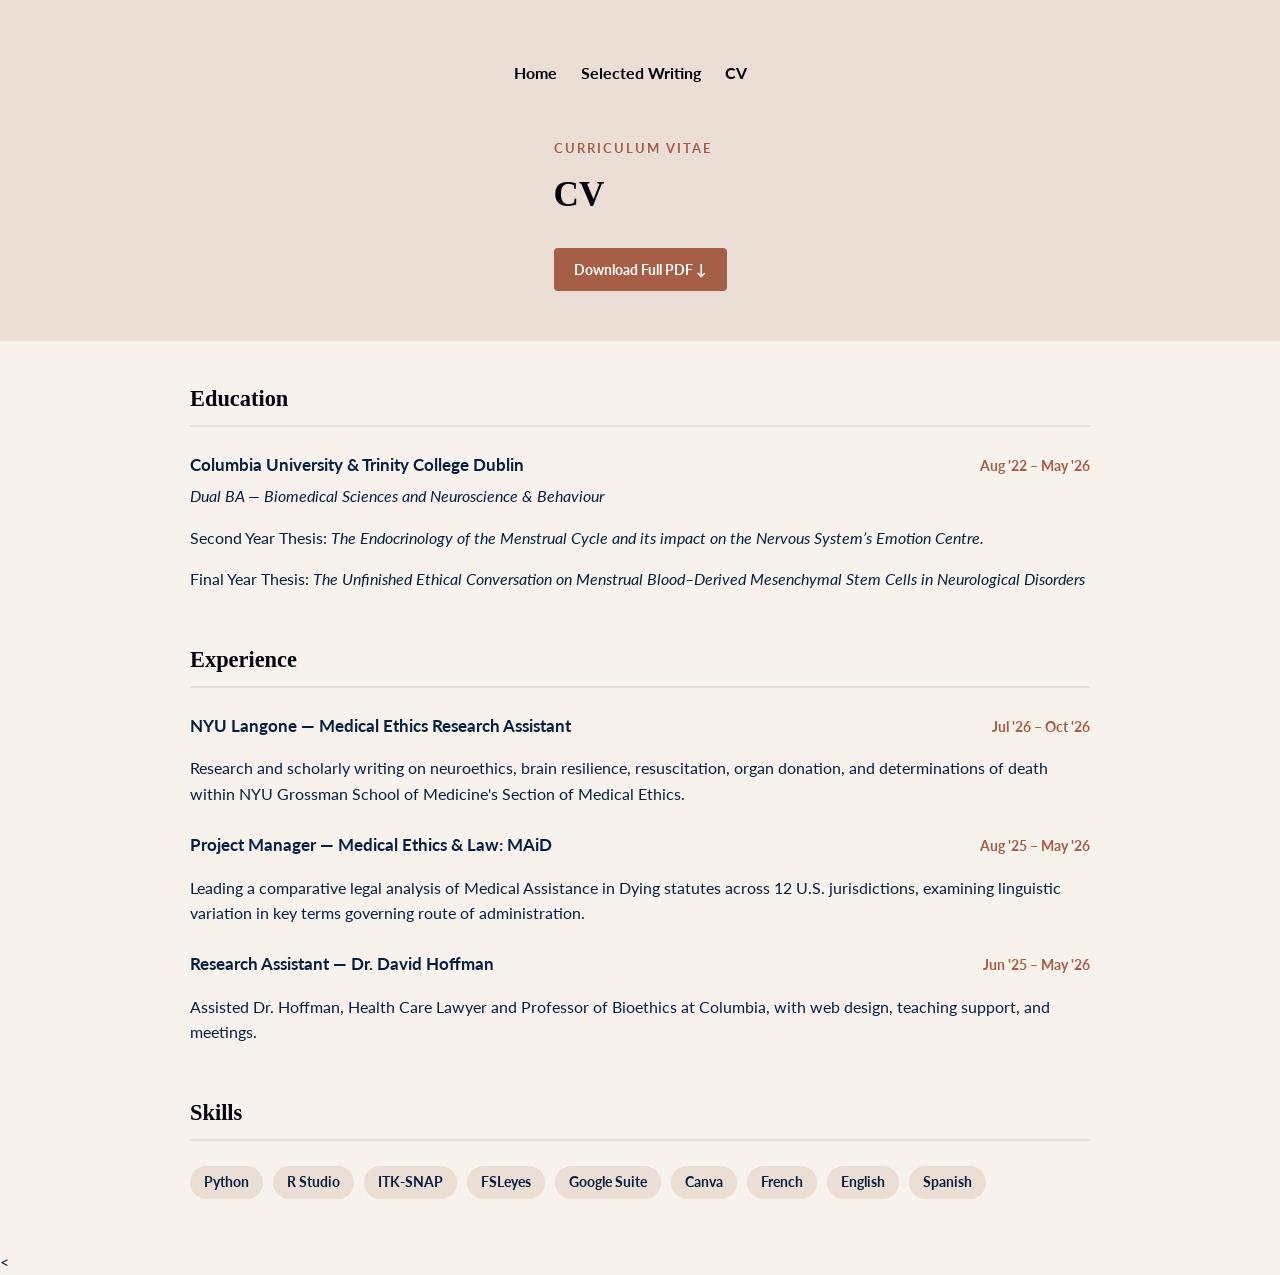
==== cv.html @ 5a65ea2e "Update cv.html" ====
<!DOCTYPE html>
<html>
<head>
  <title>CV — Daphne Roze</title>
  <link rel="stylesheet" href="style.css">
  <link rel="preconnect" href="https://fonts.googleapis.com">
  <link href="https://fonts.googleapis.com/css2?family=Lato:wght@400;700&display=swap" rel="stylesheet">
  <link rel="icon" type="image/png" href="favicon.png">
</head>
<body>
  <header class="page-header">
    <nav>
      <a href="index.html">Home</a>
      <a href="selected_writing.html">Selected Writing</a>
      <a href="cv.html">CV</a>
    </nav>
    <div class="content-wrap">
      <p class="eyebrow">Curriculum Vitae</p>
      <h1>CV</h1>
      <a href="Daphne Roze, 2026, CV | Resume.pdf" class="download-btn" download>Download Full PDF ↓</a>
    </div>
  </header>

  <main>
    <section class="cv-section">
      <h2>Education</h2>
      <div class="cv-item">
        <div class="cv-item-header">
          <h3>Columbia University &amp; Trinity College Dublin</h3>
          <span class="cv-date">Aug '22 – May '26</span>
        </div>
        <p class="cv-role">Dual BA — Biomedical Sciences and Neuroscience &amp; Behaviour</p>
         <p>Second Year Thesis: <em>The Endocrinology of the Menstrual Cycle and its impact on the Nervous System’s Emotion Centre.</em></p>
        <p>Final Year Thesis: <em>The Unfinished Ethical Conversation on Menstrual Blood–Derived Mesenchymal Stem Cells in Neurological Disorders</em></p>
      </div>
    </section>

    <section class="cv-section">
      <h2>Experience</h2>
      <div class="cv-item">
        <div class="cv-item-header">
          <h3>NYU Langone — Medical Ethics Research Assistant</h3>
          <span class="cv-date">Jul '26 – Oct '26</span>
        </div>
        <p>Research and scholarly writing on neuroethics, brain resilience, resuscitation, organ donation, and determinations of death within NYU Grossman School of Medicine's Section of Medical Ethics.</p>
      </div>
      <div class="cv-item">
        <div class="cv-item-header">
          <h3>Project Manager — Medical Ethics &amp; Law: MAiD</h3>
          <span class="cv-date">Aug '25 – May '26</span>
        </div>
        <p>Leading a comparative legal analysis of Medical Assistance in Dying statutes across 12 U.S. jurisdictions, examining linguistic variation in key terms governing route of administration.</p>
      </div>
      <div class="cv-item">
        <div class="cv-item-header">
          <h3>Research Assistant — Dr. David Hoffman</h3>
          <span class="cv-date">Jun '25 – May '26</span>
        </div>
        <p>Assisted Dr. Hoffman, Health Care Lawyer and Professor of Bioethics at Columbia, with web design, teaching support, and meetings.</p>
      </div>
    </section>

    <section class="cv-section">
      <h2>Skills</h2>
      <div class="tag-list">
        <span class="tag">Python</span>
        <span class="tag">R Studio</span>
        <span class="tag">ITK-SNAP</span>
        <span class="tag">FSLeyes</span>
        <span class="tag">Google Suite</span>
        <span class="tag">Canva</span>
        <span class="tag">French</span>
        <span class="tag">English</span>
        <span class="tag">Spanish</span>
      </div>
    </section>
  </main>
<
---- style.css ----
body {
  font-family: 'Lato', sans-serif;
  margin: 0;
  padding: 0;
  line-height: 1.6;
  background-color: #F7F2EC;
  color: #07203F;
}

header {
  background-color: #EBDED4;
  padding: 60px 20px 80px;
  min-height: 75vh;
  box-sizing: border-box;
  display: flex;
  flex-direction: column;
}

header .content-wrap {
  max-width: 900px;
  margin: 40px auto 0;
  display: flex;
  align-items: center;
  gap: 50px;
  flex-wrap: wrap;
}

.headshot {
  width: 220px;
  height: 220px;
  object-fit: cover;
  border-radius: 50%;
  border: 6px solid #F7F2EC;
  box-shadow: 0 8px 24px rgba(2, 0, 13, 0.15);
  flex-shrink: 0;
}

.bio-text {
  flex: 1;
  min-width: 300px;
}

.eyebrow {
  text-transform: uppercase;
  letter-spacing: 2px;
  font-size: 0.8em;
  font-weight: 700;
  color: #A65E46;
  margin-bottom: 8px;
}

nav {
  max-width: 900px;
  margin: 0 auto;
  padding: 0 20px;
}

nav a {
  margin-right: 20px;
  text-decoration: none;
  color: #02000D;
  font-weight: 700;
}

nav a:hover {
  color: #A65E46;
}

h1 {
  font-family: Georgia, serif;
  font-size: 2.2em;
  margin-bottom: 10px;
  margin-top: 0;
  color: #02000D;
}

a {
  color: #A65E46;
}

a:hover {
  color: #D9AA90;
}

main {
  max-width: 900px;
  margin: 40px auto;
  padding: 0 20px;
}

.page-header {
  min-height: auto;
  padding: 60px 20px 50px;
}

.page-header .content-wrap {
  display: block;
}

.download-btn {
  display: inline-block;
  margin-top: 15px;
  padding: 10px 20px;
  background-color: #A65E46;
  color: #fff;
  text-decoration: none;
  border-radius: 4px;
  font-weight: 700;
  font-size: 0.9em;
}

.download-btn:hover {
  background-color: #07203F;
  color: #fff;
}

.cv-section {
  margin-bottom: 50px;
}

.cv-section h2 {
  font-family: Georgia, serif;
  font-size: 1.4em;
  color: #02000D;
  border-bottom: 2px solid #EBDED4;
  padding-bottom: 8px;
  margin-bottom: 25px;
}

.cv-item {
  margin-bottom: 25px;
}

.cv-item-header {
  display: flex;
  justify-content: space-between;
  align-items: baseline;
  flex-wrap: wrap;
  gap: 5px;
}

.cv-item h3 {
  font-size: 1.05em;
  margin: 0;
  color: #07203F;
}

.cv-date {
  font-size: 0.85em;
  color: #A65E46;
  font-weight: 700;
  white-space: nowrap;
}

.cv-role {
  font-style: italic;
  margin: 4px 0 8px;
}

.tag-list {
  display: flex;
  flex-wrap: wrap;
  gap: 10px;
}

.tag {
  background-color: #EBDED4;
  color: #07203F;
  padding: 6px 14px;
  border-radius: 20px;
  font-size: 0.85em;
  font-weight: 700;
}
header {
  position: relative;
}

.hero-character {
  position: absolute;
  bottom: -60px;
  right: 40px;
  height: 320px;
  width: auto;
  z-index: 2;
}
@media (max-width: 800px) {
  .hero-character {
    display: none;
  }
}
.hero-logos {
  position: absolute;
  bottom: -10px;
  left: 40px;
  height: 70px;
  width: auto;
  z-index: 1;
}

@media (max-width: 800px) {
  .hero-logos {
    display: none;
  }
}
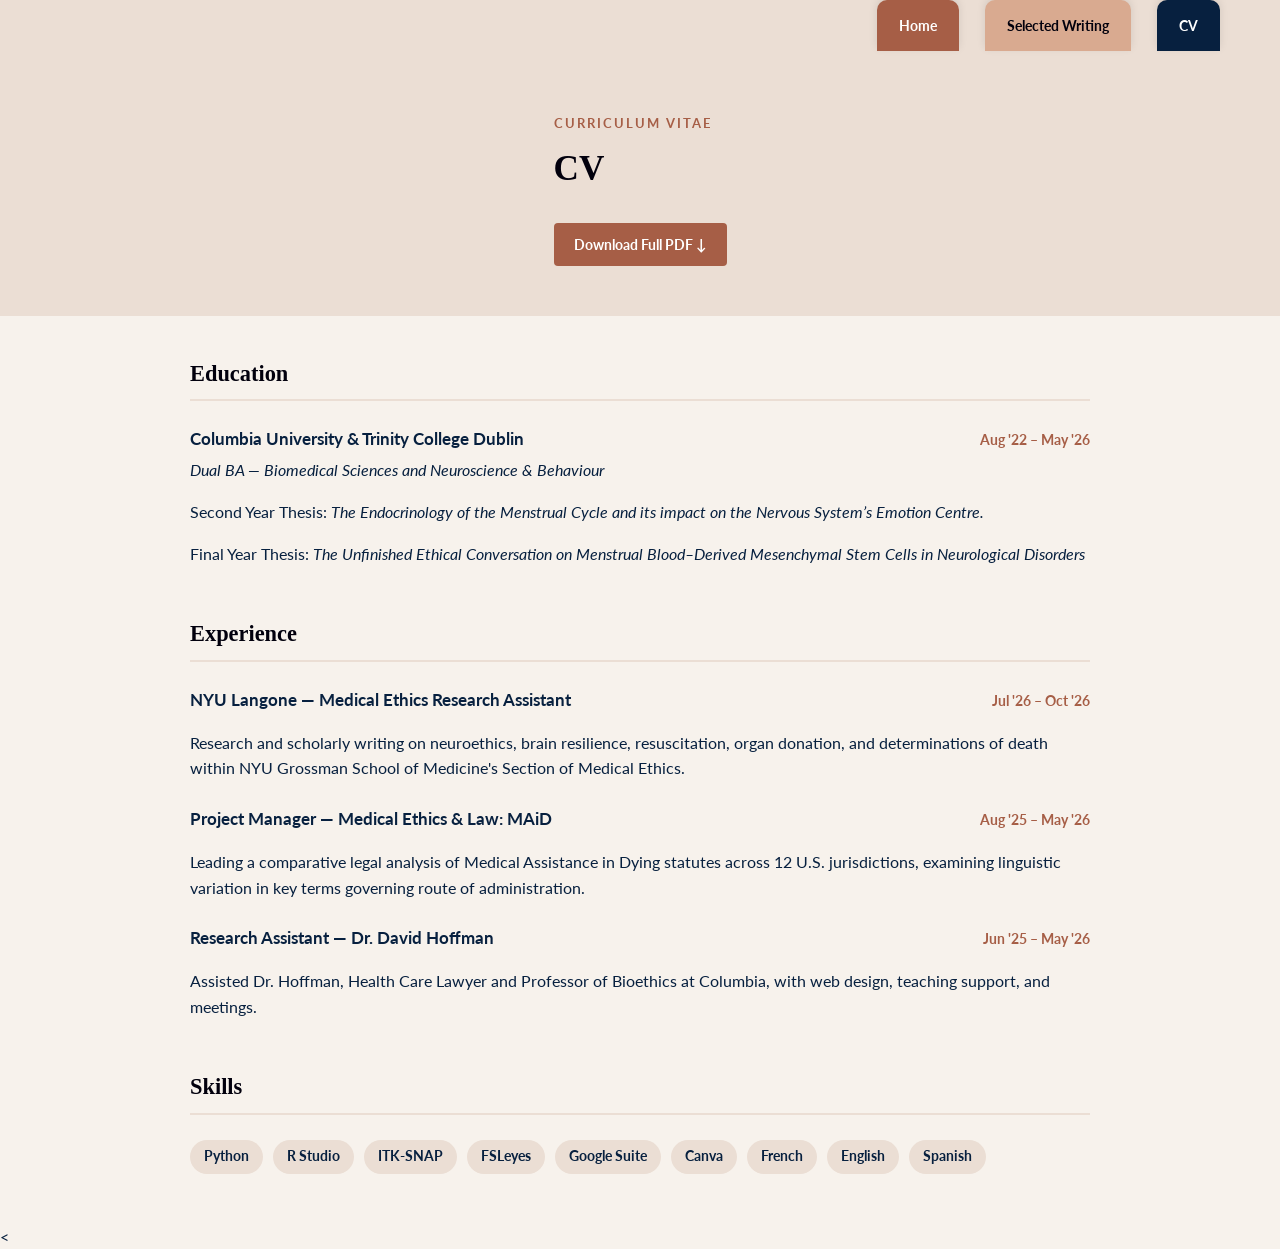
==== commit 9613df26: "Update cv.html" ====
--- a/cv.html
+++ b/cv.html
@@ -9,15 +9,15 @@
 </head>
 <body>
   <header class="page-header">
-    <nav>
-      <a href="index.html">Home</a>
-      <a href="selected_writing.html">Selected Writing</a>
-      <a href="cv.html">CV</a>
-    </nav>
+   <nav class="folder-tabs">
+  <a href="index.html" class="tab tab-1">Home</a>
+  <a href="selected_writing.html" class="tab tab-2">Selected Writing</a>
+  <a href="cv.html" class="tab tab-3">CV</a>
+</nav>
     <div class="content-wrap">
       <p class="eyebrow">Curriculum Vitae</p>
       <h1>CV</h1>
-      <a href="Daphne Roze, 2026, CV | Resume.pdf" class="download-btn" download>Download Full PDF ↓</a>
+      <a href="daphne-roze-cv.pdf" class="download-btn" download>Download Full PDF ↓</a>
     </div>
   </header>
 
--- a/style.css
+++ b/style.css
@@ -202,3 +202,49 @@
     display: none;
   }
 }
+.folder-tabs {
+  position: absolute;
+  top: 0;
+  right: 40px;
+  display: flex;
+  gap: 6px;
+  max-width: none;
+  margin: 0;
+  padding: 0;
+  z-index: 3;
+}
+
+.tab {
+  padding: 14px 22px;
+  border-radius: 10px 10px 0 0;
+  text-decoration: none;
+  font-weight: 700;
+  font-size: 0.9em;
+  color: #fff;
+  box-shadow: 0 -3px 8px rgba(2, 0, 13, 0.1);
+}
+
+.tab-1 {
+  background-color: #A65E46;
+}
+
+.tab-2 {
+  background-color: #D9AA90;
+  color: #02000D;
+}
+
+.tab-3 {
+  background-color: #07203F;
+}
+
+.tab:hover {
+  filter: brightness(1.1);
+}
+
+@media (max-width: 800px) {
+  .folder-tabs {
+    position: static;
+    justify-content: center;
+    margin-bottom: 20px;
+  }
+}
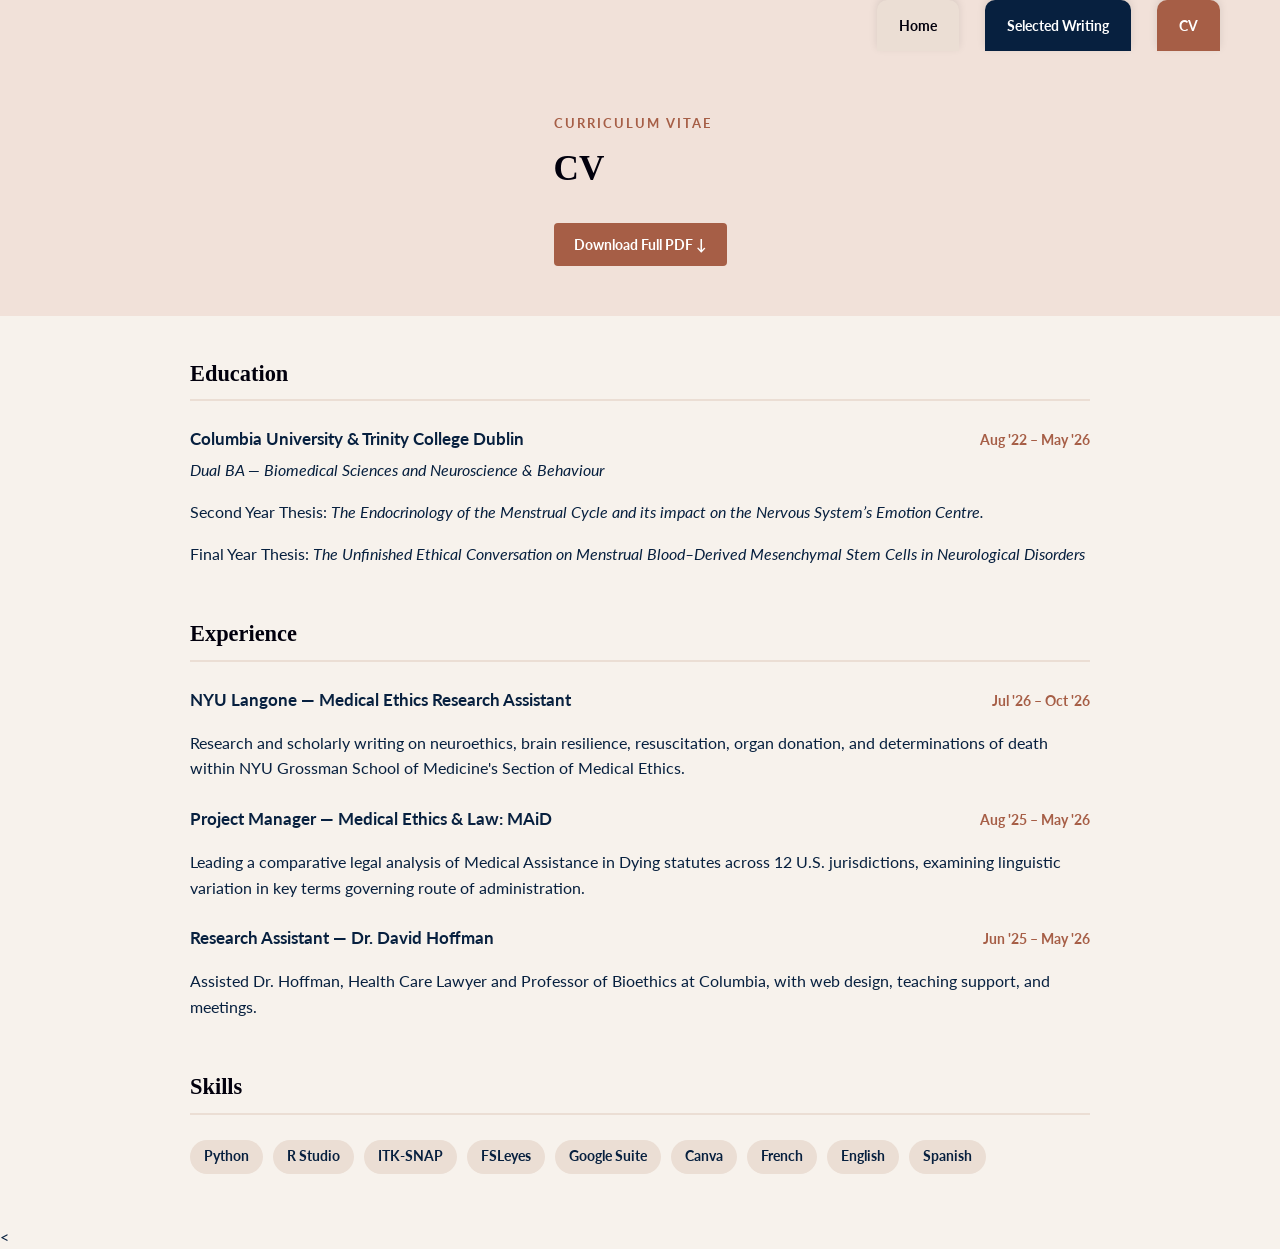
==== commit 0a33d4dd: "Update cv.html" ====
--- a/cv.html
+++ b/cv.html
@@ -8,8 +8,7 @@
   <link rel="icon" type="image/png" href="favicon.png">
 </head>
 <body>
-  <header class="page-header">
-   <nav class="folder-tabs">
+<header class="page-header header-cv">   <nav class="folder-tabs">
   <a href="index.html" class="tab tab-1">Home</a>
   <a href="selected_writing.html" class="tab tab-2">Selected Writing</a>
   <a href="cv.html" class="tab tab-3">CV</a>
--- a/style.css
+++ b/style.css
@@ -225,20 +225,18 @@
 }
 
 .tab-1 {
+  background-color: #EBDED4;
+  color: #02000D;
+}
+
+.tab-2 {
+  background-color: #07203F;
+  color: #fff;
+}
+
+.tab-3 {
   background-color: #A65E46;
-}
-
-.tab-2 {
-  background-color: #D9AA90;
-  color: #02000D;
-}
-
-.tab-3 {
-  background-color: #07203F;
-}
-
-.tab:hover {
-  filter: brightness(1.1);
+  color: #fff;
 }
 
 @media (max-width: 800px) {
@@ -248,3 +246,14 @@
     margin-bottom: 20px;
   }
 }
+.header-home {
+  background-color: #EBDED4;
+}
+
+.header-writing {
+  background-color: #E4E9F0;
+}
+
+.header-cv {
+  background-color: #F1E1D9;
+}
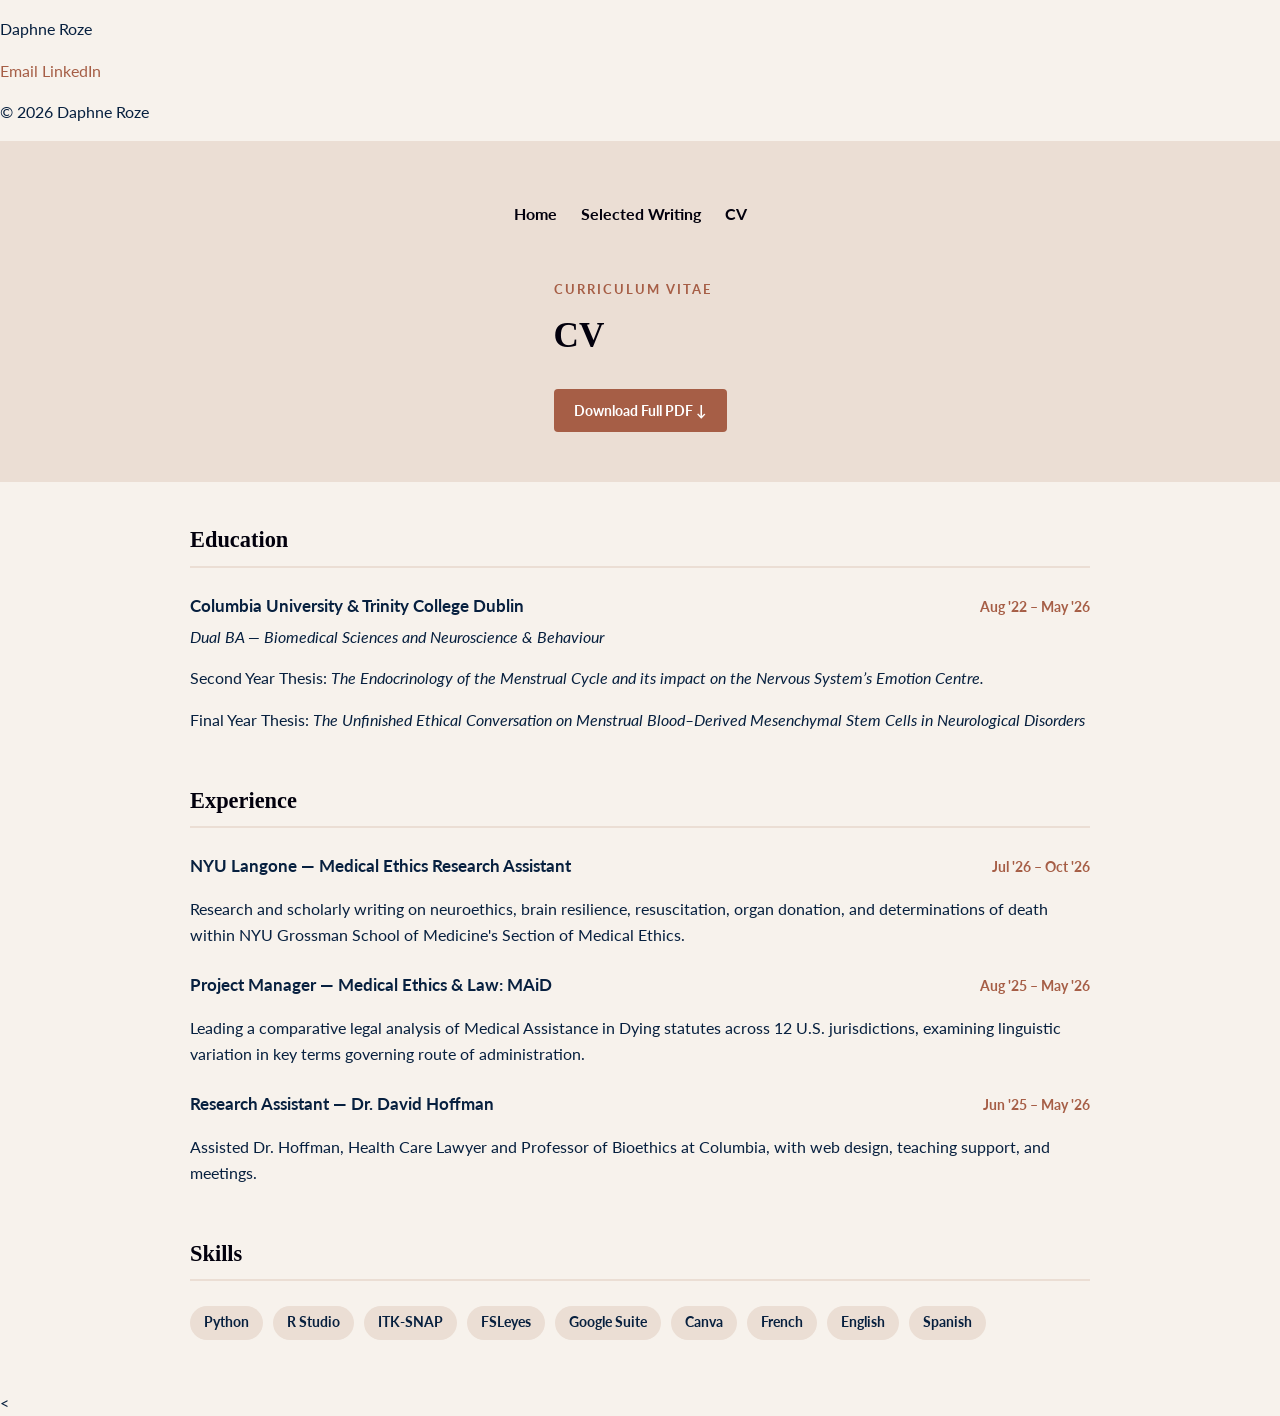
==== commit a3218f5f: "Update cv.html" ====
--- a/cv.html
+++ b/cv.html
@@ -7,7 +7,17 @@
   <link href="https://fonts.googleapis.com/css2?family=Lato:wght@400;700&display=swap" rel="stylesheet">
   <link rel="icon" type="image/png" href="favicon.png">
 </head>
-<body>
+<footer>
+  <div class="footer-content">
+    <p class="footer-name">Daphne Roze</p>
+    <div class="footer-links">
+      <a href="mailto:daphneroze@gmail.com">Email</a>
+      <a href="https://www.linkedin.com/in/daphne-roze-42b91696/" target="_blank">LinkedIn</a>
+    </div>
+    <p class="footer-copy">© 2026 Daphne Roze</p>
+  </div>
+</footer>
+  <body>
 <header class="page-header header-cv">   <nav class="folder-tabs">
   <a href="index.html" class="tab tab-1">Home</a>
   <a href="selected_writing.html" class="tab tab-2">Selected Writing</a>
--- a/style.css
+++ b/style.css
@@ -14,6 +14,7 @@
   box-sizing: border-box;
   display: flex;
   flex-direction: column;
+  position: relative;
 }
 
 header .content-wrap {
@@ -55,16 +56,7 @@
   padding: 0 20px;
 }
 
-nav a {
-  margin-right: 20px;
-  text-decoration: none;
-  color: #02000D;
-  font-weight: 700;
-}
-
-nav a:hover {
-  color: #A65E46;
-}
+
 
 h1 {
   font-family: Georgia, serif;
@@ -73,15 +65,57 @@
   margin-top: 0;
   color: #02000D;
 }
-
 a {
   color: #A65E46;
+  text-decoration: none;
+  position: relative;
+}
+
+a:not(nav a)::after {
+  content: '';
+  position: absolute;
+  left: 0;
+  bottom: -2px;
+  width: 0;
+  height: 1.5px;
+  background-color: #A65E46;
+  transition: width 0.25s ease;
+}
+
+a:not(nav a):hover::after {
+  width: 100%;
 }
 
 a:hover {
   color: #D9AA90;
 }
 
+nav a {
+  margin-right: 20px;
+  text-decoration: none;
+  color: #02000D;
+  font-weight: 700;
+  position: relative;
+}
+
+nav a::after {
+  content: '';
+  position: absolute;
+  left: 0;
+  bottom: -4px;
+  width: 0;
+  height: 2px;
+  background-color: #A65E46;
+  transition: width 0.25s ease;
+}
+
+nav a:hover::after {
+  width: 100%;
+}
+
+nav a:hover {
+  color: #A65E46;
+}
 main {
   max-width: 900px;
   margin: 40px auto;
@@ -171,28 +205,12 @@
   font-size: 0.85em;
   font-weight: 700;
 }
-header {
-  position: relative;
-}
-
-.hero-character {
-  position: absolute;
-  bottom: -60px;
-  right: 40px;
-  height: 320px;
-  width: auto;
-  z-index: 2;
-}
-@media (max-width: 800px) {
-  .hero-character {
-    display: none;
-  }
-}
+
 .hero-logos {
   position: absolute;
-  bottom: -10px;
+  bottom: -150px;
   left: 40px;
-  height: 70px;
+  height: 150px;
   width: auto;
   z-index: 1;
 }
@@ -202,58 +220,40 @@
     display: none;
   }
 }
-.folder-tabs {
-  position: absolute;
-  top: 0;
-  right: 40px;
-  display: flex;
-  gap: 6px;
-  max-width: none;
-  margin: 0;
-  padding: 0;
-  z-index: 3;
-}
-
-.tab {
-  padding: 14px 22px;
-  border-radius: 10px 10px 0 0;
-  text-decoration: none;
+.writing-list {
+  display: flex;
+  flex-direction: column;
+  gap: 30px;
+}
+
+.writing-item {
+  padding-bottom: 30px;
+  border-bottom: 1px solid #EBDED4;
+}
+
+.writing-item:last-child {
+  border-bottom: none;
+}
+
+.writing-item h2 {
+  font-family: Georgia, serif;
+  font-size: 1.2em;
+  color: #02000D;
+  margin: 0 0 10px;
+  line-height: 1.4;
+}
+
+.writing-item p {
+  margin: 0 0 12px;
+}
+
+.read-link {
   font-weight: 700;
   font-size: 0.9em;
-  color: #fff;
-  box-shadow: 0 -3px 8px rgba(2, 0, 13, 0.1);
-}
-
-.tab-1 {
-  background-color: #EBDED4;
-  color: #02000D;
-}
-
-.tab-2 {
-  background-color: #07203F;
-  color: #fff;
-}
-
-.tab-3 {
-  background-color: #A65E46;
-  color: #fff;
-}
-
-@media (max-width: 800px) {
-  .folder-tabs {
-    position: static;
-    justify-content: center;
-    margin-bottom: 20px;
-  }
-}
-.header-home {
-  background-color: #EBDED4;
-}
-
-.header-writing {
-  background-color: #E4E9F0;
-}
-
-.header-cv {
-  background-color: #F1E1D9;
-}
+  text-decoration: none;
+  color: #A65E46;
+}
+
+.read-link:hover {
+  color: #D9AA90;
+}
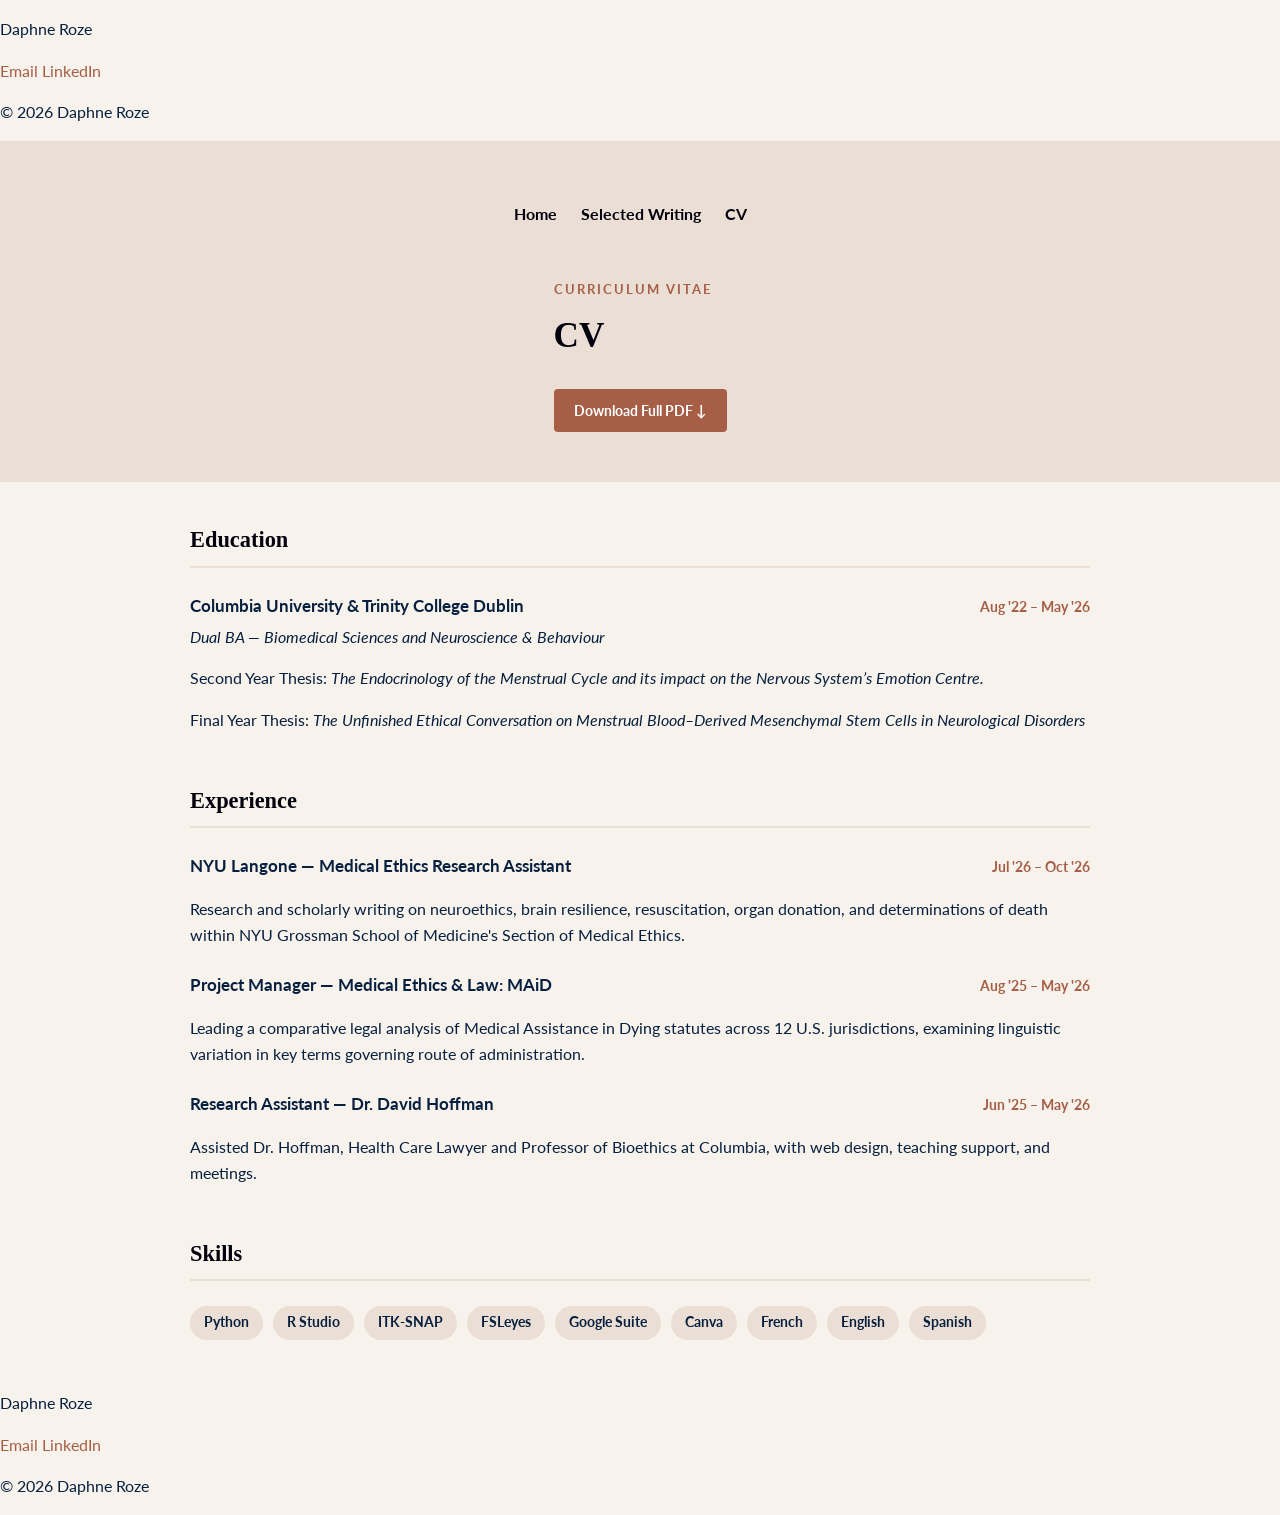
==== commit a3b08ccc: "Update cv.html" ====
--- a/cv.html
+++ b/cv.html
@@ -84,4 +84,14 @@
       </div>
     </section>
   </main>
-<
+    <footer>
+  <div class="footer-content">
+    <p class="footer-name">Daphne Roze</p>
+    <div class="footer-links">
+      <a href="mailto:daphneroze@gmail.com">Email</a>
+      <a href="https://www.linkedin.com/in/daphne-roze-42b91696/" target="_blank">LinkedIn</a>
+    </div>
+    <p class="footer-copy">© 2026 Daphne Roze</p>
+  </div>
+</footer>
+  </body>  
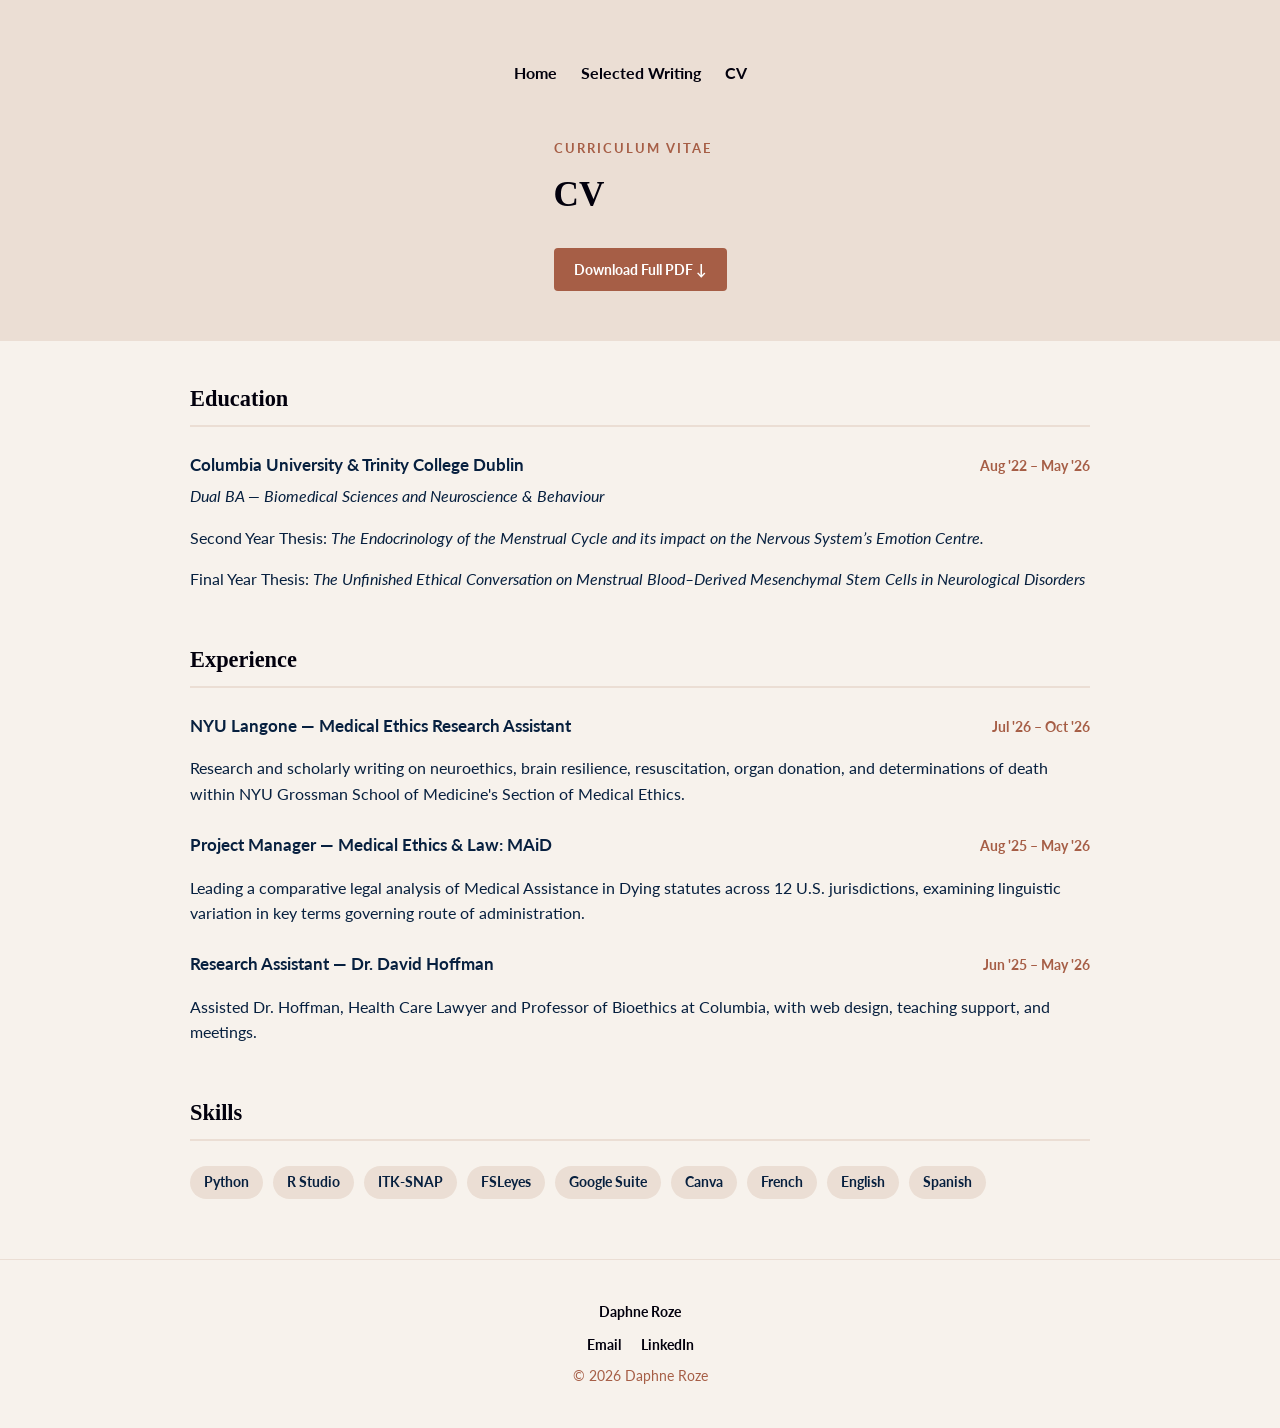
==== commit c0dafeb2: "Update cv.html" ====
--- a/cv.html
+++ b/cv.html
@@ -7,16 +7,6 @@
   <link href="https://fonts.googleapis.com/css2?family=Lato:wght@400;700&display=swap" rel="stylesheet">
   <link rel="icon" type="image/png" href="favicon.png">
 </head>
-<footer>
-  <div class="footer-content">
-    <p class="footer-name">Daphne Roze</p>
-    <div class="footer-links">
-      <a href="mailto:daphneroze@gmail.com">Email</a>
-      <a href="https://www.linkedin.com/in/daphne-roze-42b91696/" target="_blank">LinkedIn</a>
-    </div>
-    <p class="footer-copy">© 2026 Daphne Roze</p>
-  </div>
-</footer>
   <body>
 <header class="page-header header-cv">   <nav class="folder-tabs">
   <a href="index.html" class="tab tab-1">Home</a>
@@ -68,7 +58,6 @@
         <p>Assisted Dr. Hoffman, Health Care Lawyer and Professor of Bioethics at Columbia, with web design, teaching support, and meetings.</p>
       </div>
     </section>
-
     <section class="cv-section">
       <h2>Skills</h2>
       <div class="tag-list">
@@ -95,3 +84,4 @@
   </div>
 </footer>
   </body>  
+</html>
--- a/style.css
+++ b/style.css
@@ -257,3 +257,48 @@
 .read-link:hover {
   color: #D9AA90;
 }
+footer {
+  background-color: #F7F2EC;
+  padding: 40px 20px;
+  margin-top: 60px;
+  border-top: 1px solid #EBDED4;
+}
+
+.footer-content {
+  max-width: 900px;
+  margin: 0 auto;
+  text-align: center;
+}
+
+.footer-name {
+  font-family: 'Lato', sans-serif;
+  font-weight: 700;
+  font-size: 0.9em;
+  color: #02000D;
+  margin: 0 0 10px;
+}
+
+.footer-links {
+  display: flex;
+  justify-content: center;
+  gap: 20px;
+  margin-bottom: 10px;
+}
+
+.footer-links a {
+  font-family: 'Lato', sans-serif;
+  font-weight: 700;
+  font-size: 0.9em;
+  color: #02000D;
+  text-decoration: none;
+}
+
+.footer-links a:hover {
+  color: #A65E46;
+}
+
+.footer-copy {
+  margin: 0;
+  font-size: 0.85em;
+  color: #A65E46;
+}
